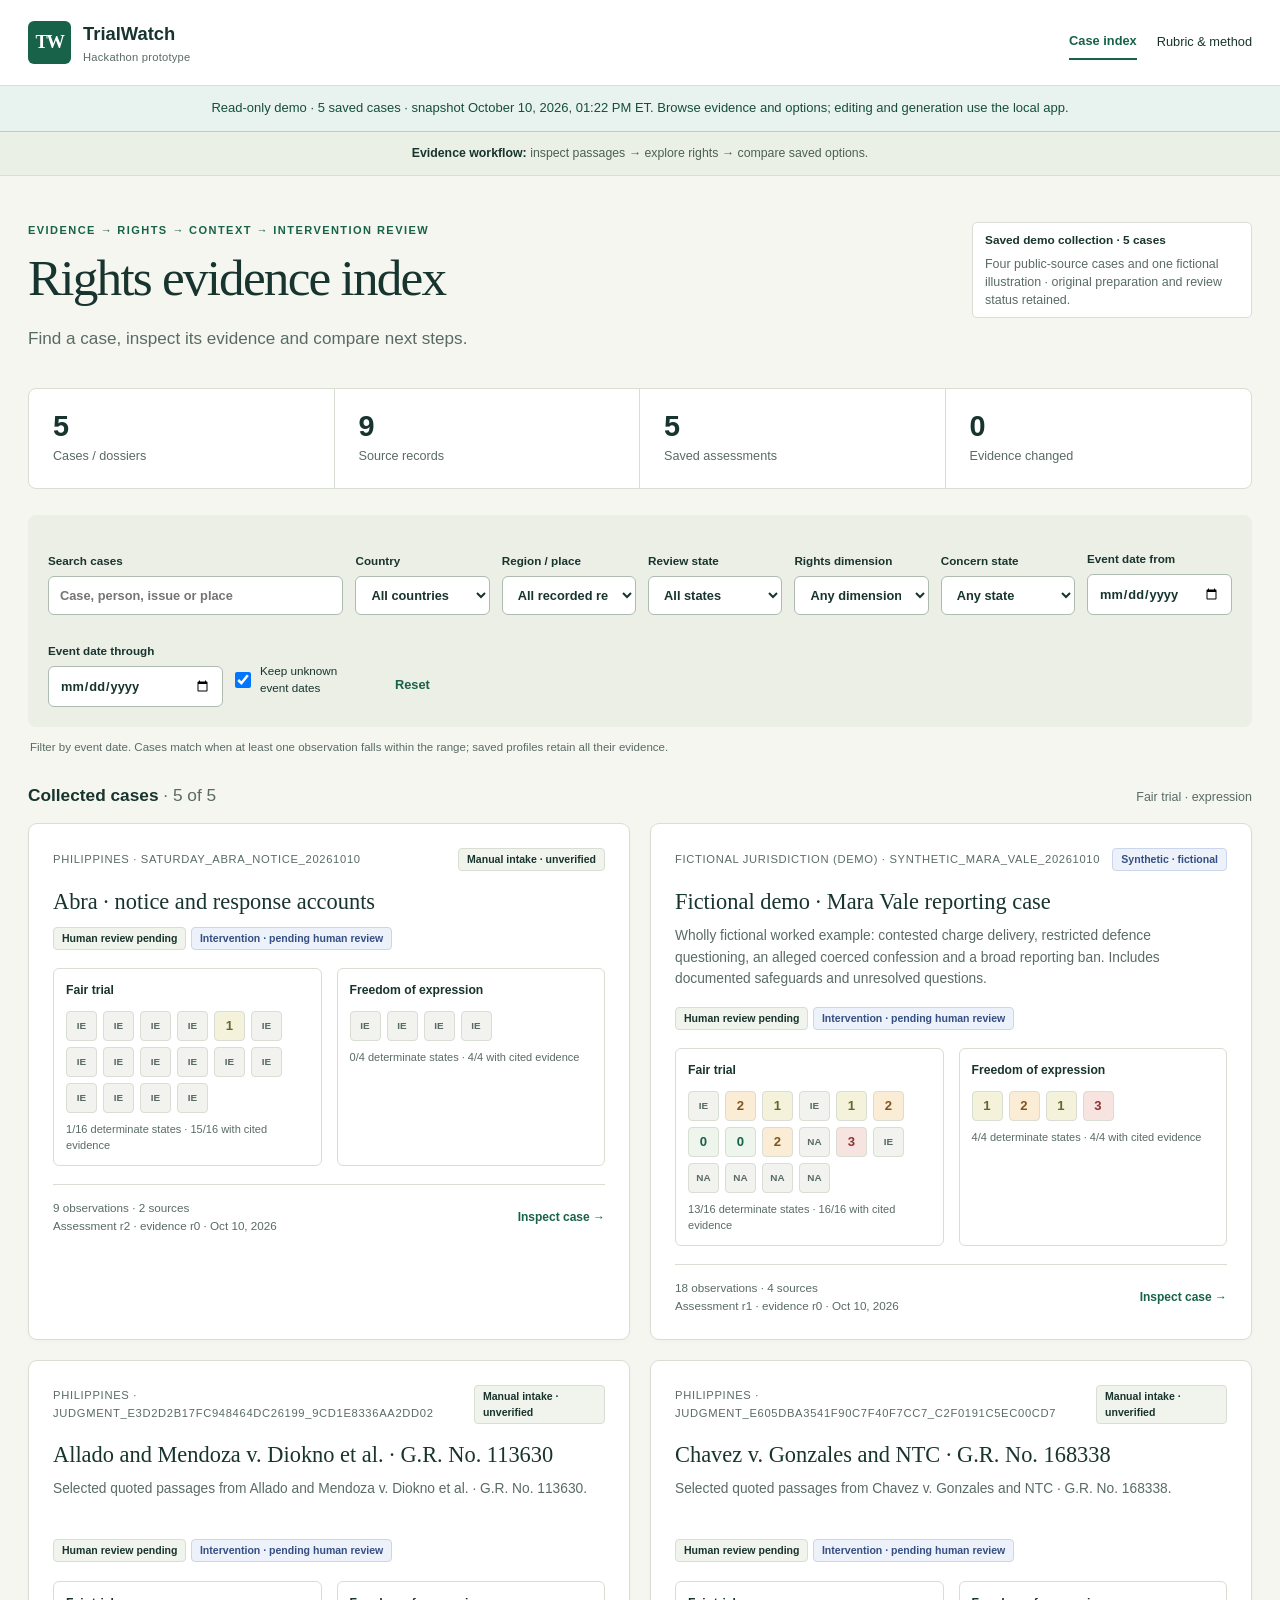
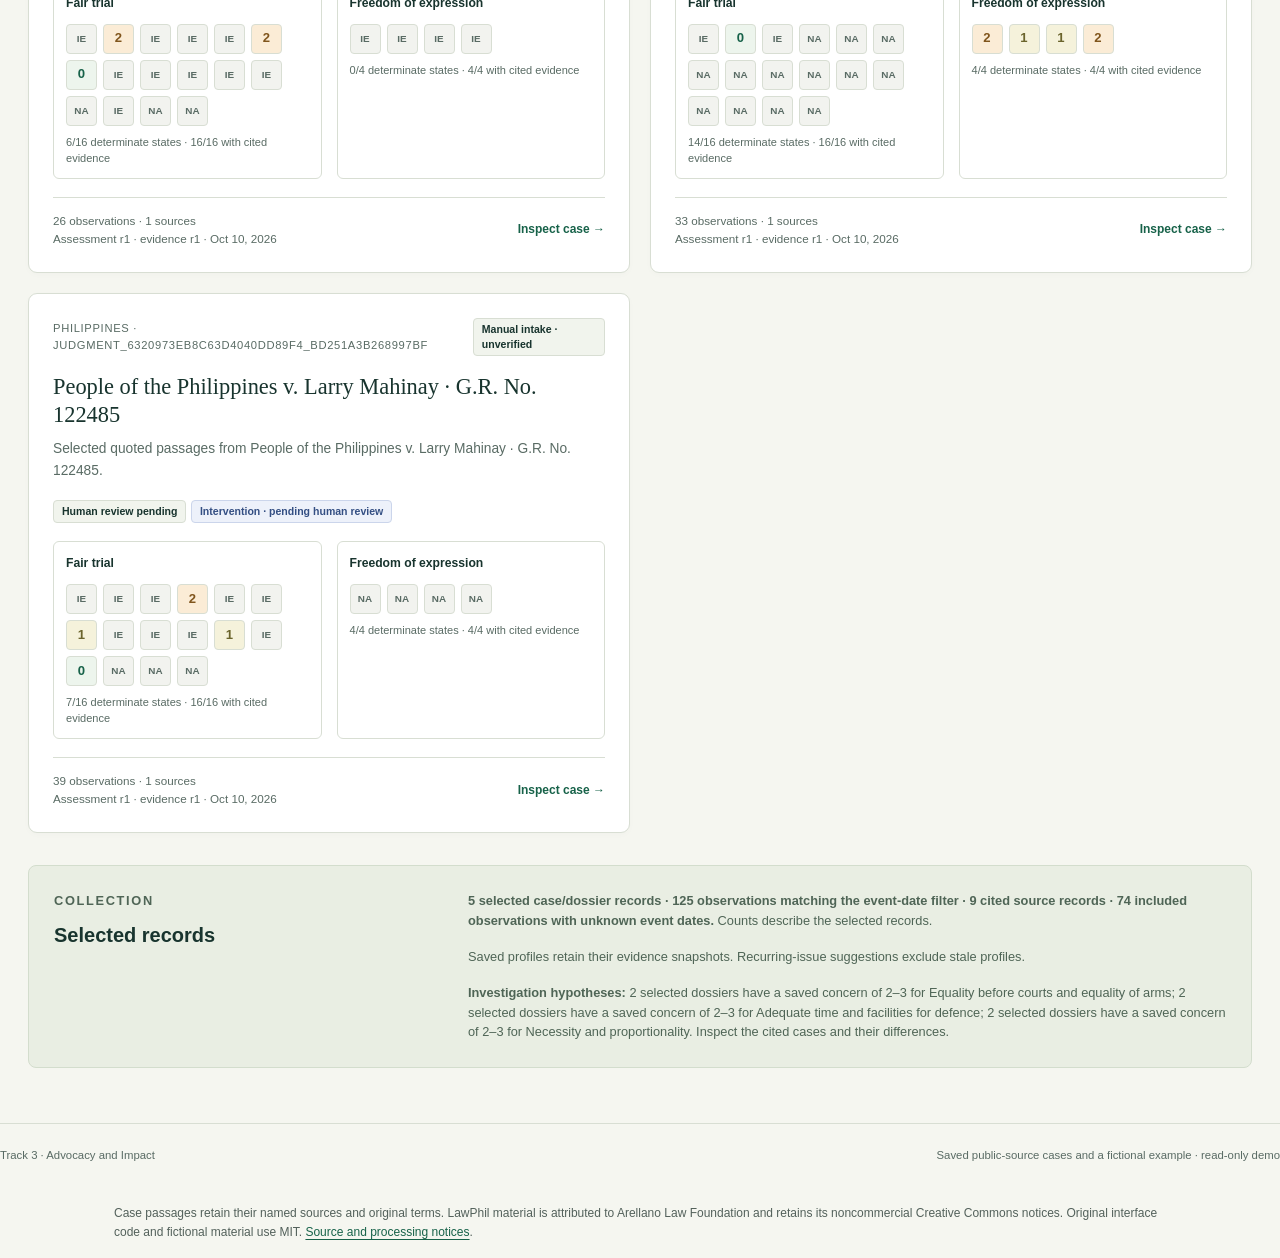
==== demo/rights.html @ 00c39eac "Publish read-only five-case TrialWatch demo" ====
<!doctype html>
<html lang="en">
<head>
  <meta charset="utf-8">
  <meta name="viewport" content="width=device-width, initial-scale=1">
  <meta name="description" content="Read-only hackathon demonstration of five saved rights evidence profiles and sourced intervention options.">
  <title>TrialWatch · Rights evidence index</title>
  <link rel="stylesheet" href="./rights.css?v=20261010T172203Z">
  <link rel="stylesheet" href="./judgment-import.css?v=20261010T172203Z">
  <script src="./judgment-import.js?v=20261010T172203Z" defer></script>
  <script src="./ai-wizard.js?v=20261010T172203Z" defer></script>
  <script src="./advocacy-reader.js?v=20261010T172203Z" defer></script>
  <script src="./static-demo.js?v=20261010T172203Z" defer></script>
  <script src="./rights.js?v=20261010T172203Z" defer></script>
  <link rel="stylesheet" href="./static-demo.css?v=20261010T172203Z">
</head>
<body>
  <a class="skip-link" href="#main">Skip to case index</a>
  <header class="site-header">
    <a class="brand" href="./rights.html"><span class="brand-mark" aria-hidden="true">TW</span><span>TrialWatch <small>Hackathon prototype</small></span></a>
    <nav aria-label="Workspace"><button type="button" id="index-open" aria-current="page">Case index</button><button type="button" id="method-open">Rubric & method</button><button type="button" id="judgment-import-open">Import judgments</button><button class="button primary" type="button" id="intake-open">Add case material <span aria-hidden="true">+</span></button></nav>
  </header>
  <div class="static-demo-banner" role="note">Read-only demo · loading saved cases…</div>
  <div class="boundary-banner"><strong>Evidence workflow:</strong> inspect passages → explore rights → compare saved options.</div>
  <main id="main" tabindex="-1" aria-busy="true">
    <div id="global-error" class="error" role="alert" hidden></div>
    <section id="index-view" aria-labelledby="index-title">
      <div class="page-heading"><div><p class="eyebrow">EVIDENCE → RIGHTS → CONTEXT → INTERVENTION REVIEW</p><h1 id="index-title">Rights evidence index</h1><p class="lede">Find a case, inspect its evidence and compare next steps.</p></div><div id="collection-kind" class="collection-label">Loading local collection…</div></div>
      <div id="summary" class="summary-strip" aria-label="Collection summary"></div>
      <form id="filters" class="filters" aria-label="Filter cases">
        <label class="search-label">Search cases<input id="search" type="search" placeholder="Case, person, issue or place" autocomplete="off"></label>
        <label>Country<select id="country"><option value="">All countries</option></select></label>
        <label>Region / place<select id="region-filter"><option value="">All recorded regions</option></select></label>
        <label>Review state<select id="review-filter"><option value="">All states</option><option value="unassessed">Not assessed</option><option value="pending">Human review pending</option><option value="partial">Partially approved</option><option value="approved">All assessed dimensions approved</option><option value="changes">Changes requested</option><option value="stale">Evidence changed</option></select></label>
        <label>Rights dimension<select id="dimension-filter"><option value="">Any dimension</option></select></label>
        <label>Concern state<select id="score-filter"><option value="">Any state</option><option value="0">0 · None documented</option><option value="1">1 · Limited concern</option><option value="2">2 · Substantial concern</option><option value="3">3 · Serious concern</option><option value="insufficient_evidence">Insufficient evidence</option><option value="not_assessed">Not assessed</option><option value="not_applicable">Not applicable</option></select></label>
        <label class="date-filter">Event date from<input id="date-from" type="date"></label>
        <label class="date-filter">Event date through<input id="date-to" type="date"></label>
        <label class="check-label unknown-filter"><input id="keep-unknown-dates" type="checkbox" checked><span>Keep unknown<br>event dates</span></label>
        <button type="reset" class="text-button">Reset</button>
      </form>
      <p class="filter-help">Filter by event date. Cases match when at least one observation falls within the range; saved profiles retain all their evidence.</p>
      <div class="section-top"><h2>Collected cases <span id="result-count" class="muted"></span></h2><p>Fair trial · expression</p></div>
      <div id="case-list" class="case-grid"><p class="empty">Loading cases…</p></div>
      <section class="context-strip" aria-labelledby="corpus-title"><div><p class="eyebrow">COLLECTION</p><h2 id="corpus-title">Selected records</h2></div><div id="corpus-context"></div></section>
    </section>
    <section id="case-view" hidden aria-label="Individual case profile"></section>
    <section id="method-view" hidden aria-labelledby="method-title"></section>
  </main>
  <footer><span>Track 3 · Advocacy and Impact</span><span>Saved public-source cases and a fictional example · read-only demo</span></footer><p class="static-source-note">Case passages retain their named sources and original terms. LawPhil material is attributed to Arellano Law Foundation and retains its noncommercial Creative Commons notices. Original interface code and fictional material use MIT. <a href="./SOURCE_NOTICES.md">Source and processing notices</a>.</p>
  <div id="toast" class="toast" role="status" aria-live="polite" hidden></div>
  <dialog id="intake-dialog" aria-labelledby="intake-title">
    <div class="dialog-heading"><div><p class="eyebrow">CASE INTAKE</p><h2 id="intake-title">Add case material</h2></div><button type="button" class="icon-button" id="intake-close" aria-label="Close intake">×</button></div>
    <p>Load UTF-8 text and select exact excerpts, or import a structured JSON record. Convert PDFs and images to text first.</p>
    <div class="tabs" role="tablist" aria-label="Intake route"><button type="button" role="tab" id="manual-tab" data-intake-tab="manual" aria-controls="manual-intake" aria-selected="true">Text document</button><button type="button" role="tab" id="structured-tab" data-intake-tab="structured" aria-controls="structured-intake" aria-selected="false">Structured JSON</button></div>
    <form id="manual-intake" role="tabpanel" aria-labelledby="manual-tab">
      <div class="form-grid"><label>Case title<input name="title" required maxlength="300" placeholder="A specific proceeding or case"></label><label>Country<input name="country" required maxlength="120" placeholder="Jurisdiction"></label><label>Person / defendant label<input name="person" required maxlength="300" placeholder="Preserve uncertain identity"></label><label>Proceeding<input name="proceeding" required maxlength="300" placeholder="Charge or proceeding; unknown if missing"></label></div>
      <label>Case summary<textarea name="summary" required rows="2" maxlength="10000" placeholder="Summarize what the source reports"></textarea></label>
      <fieldset><legend>Source and passage</legend><div class="form-grid"><label>Source title<input name="source_title" required maxlength="300"></label><label>Publisher<input name="publisher" required maxlength="200"></label><label>Public source URL<input name="url" type="url" required placeholder="https://…"></label><label>Publication date<input name="publication_date" type="date"></label><label>Original language<input name="language" required value="English" maxlength="80"></label><label>Translation status<input name="translation_status" required value="Original language" maxlength="200"></label></div>
      <label>Load a UTF-8 .txt document<input type="file" id="text-upload" accept=".txt,text/plain"><span class="help">Load the text, then select a passage and save.</span></label>
      <label>Supplied source text<textarea name="source_text" id="source-text" required rows="5" maxlength="350000" placeholder="Paste the permitted public source text"></textarea></label>
      <label>Factual proposition<textarea name="claim_text" required rows="2" maxlength="10000" placeholder="The source alleges / the court is reported to have found…"></textarea></label>
      <label>Exact supporting excerpt<textarea name="excerpt" required rows="3" maxlength="10000" placeholder="Copy an exact passage from the source text above"></textarea></label>
      <div class="form-grid"><label>Passage location<input name="locator" required maxlength="500" placeholder="Page 4, paragraph 12 or heading + paragraph"></label><label>Event date<input name="event_date" type="date"><span class="help">Leave blank when unknown.</span></label><label>Attribution<input name="attribution" required value="User-entered source allegation; support awaiting human review" maxlength="1000"></label><label>Source relationship / reuse note<input name="lineage_note" maxlength="1000" placeholder="Upstream source, repetition or access limitations"></label></div></fieldset>
      <label>Unresolved facts<textarea name="unknowns" rows="2" placeholder="One gap per line"></textarea></label>
      <div class="form-actions"><button type="submit" class="button primary">Import evidence · create unassessed case</button></div>
    </form>
    <form id="structured-intake" role="tabpanel" aria-labelledby="structured-tab" hidden>
      <p class="notice">Import a record with case, source and claim IDs plus matching source text and excerpts.</p>
      <label>Load structured .json<input type="file" id="json-upload" accept=".json,application/json"></label>
      <label>Rights intake record<textarea id="intake-json" required rows="14" spellcheck="false" placeholder="Load or paste the documented rights intake JSON"></textarea></label>
      <div class="form-actions"><button type="button" class="button" id="sample-import">Fill fictional import example</button><button type="submit" class="button primary">Validate & import</button></div>
    </form>
    <p id="intake-error" class="error" role="alert" hidden></p>
  </dialog>
  <dialog id="judgment-import-dialog" aria-label="Import judgment bundle"><div id="judgment-import-host"></div></dialog>
</body>
</html>
---- demo/rights.css ----
:root{color-scheme:light;--ink:#18342e;--muted:#596b64;--paper:#f5f6f0;--white:#fff;--line:#d8ded3;--green:#176249;--light:#e6eee7;--amber:#80551c;--amber-light:#fbf0d8;--red:#8f3533;--red-light:#f9eae5;--blue:#344f83;--shadow:0 10px 32px #163b2712;font-family:Inter,"Segoe UI",sans-serif;font-size:16px;line-height:1.55}*{box-sizing:border-box}body{margin:0;background:var(--paper);color:var(--ink)}button,input,textarea,select{font:inherit}button,a,input,select,textarea,summary{touch-action:manipulation}button{cursor:pointer}a{color:var(--green);text-underline-offset:3px}button:disabled{cursor:wait;opacity:.55}button:focus-visible,a:focus-visible,input:focus-visible,select:focus-visible,textarea:focus-visible,summary:focus-visible{outline:3px solid #a06d22;outline-offset:3px}button{color:inherit}input,select,textarea{width:100%;border:1px solid #aebbb0;border-radius:6px;background:white;padding:10px 11px;color:var(--ink)}textarea{resize:vertical;min-height:74px}label{display:block;font-size:.86rem;font-weight:650;line-height:1.35}label input,label textarea,label select{display:block;margin-top:7px}fieldset{padding:20px;border:1px solid var(--line);border-radius:8px;margin:24px 0}legend{font-weight:700;padding:0 8px}h1,h2,h3,h4,p{margin-top:0}h1{font-family:Georgia,serif;font-size:clamp(2.3rem,4vw,3.7rem);font-weight:500;letter-spacing:-.035em;line-height:1.1;margin-bottom:20px}h2{font-size:1.25rem;line-height:1.3;margin-bottom:12px}h3{font-size:1.05rem;margin-bottom:10px}h4{font-size:.94rem;margin-bottom:8px}p{margin-bottom:16px}small,.help{color:var(--muted);font-size:.78rem;line-height:1.45}.help{display:block;font-weight:400;margin-top:6px}.muted{color:var(--muted);font-weight:400}.eyebrow{font-size:.69rem;font-weight:750;letter-spacing:.13em;margin-bottom:11px;color:var(--green)}.lede{font-size:1.07rem;color:var(--muted);max-width:710px;margin-bottom:0}.site-header{padding:20px max(28px,calc((100vw - 1330px)/2));display:flex;align-items:center;justify-content:space-between;gap:30px;background:var(--white);border-bottom:1px solid var(--line)}.brand{display:flex;align-items:center;gap:12px;text-decoration:none;color:var(--ink);font-weight:700;font-size:1.15rem}.brand small{display:block;font-weight:400;font-size:.7rem;letter-spacing:.02em}.brand-mark{width:43px;height:43px;background:var(--green);color:white;display:grid;place-items:center;border-radius:6px;font-family:Georgia,serif;letter-spacing:-.07em}.site-header nav{display:flex;align-items:center;gap:20px;font-size:.8rem}.site-header nav>a{color:var(--muted);text-decoration:none}.site-header nav>button:not(.button){background:none;border:0;padding:7px 0;font-size:.8rem}.site-header nav>button[aria-current=page]{color:var(--green);border-bottom:2px solid var(--green);font-weight:700}.boundary-banner{padding:12px 28px;text-align:center;font-size:.77rem;color:#4d6055;background:#eaf0e5;border-bottom:1px solid var(--line)}.boundary-banner strong{color:var(--ink)}main{max-width:1386px;margin:auto;padding:46px 28px 55px}.page-heading{display:flex;justify-content:space-between;align-items:start;gap:24px;margin-bottom:35px}.collection-label{border:1px solid var(--line);padding:8px 12px;border-radius:5px;font-size:.74rem;white-space:nowrap;background:white;max-width:280px;white-space:normal}.summary-strip{display:grid;grid-template-columns:repeat(4,1fr);margin-bottom:26px;border:1px solid var(--line);background:white;border-radius:8px}.summary-item{padding:20px 24px;border-right:1px solid var(--line)}.summary-item:last-child{border:0}.summary-item strong{display:block;font-size:1.8rem;line-height:1.2}.summary-item span{font-size:.79rem;color:var(--muted)}.filters{display:flex;gap:12px;align-items:end;padding:20px;background:#ecefe6;border-radius:8px;margin-bottom:30px}.filters label{flex:1;min-width:120px;font-size:.73rem}.filters .search-label{flex:2.2}.filters input,.filters select{font-size:.8rem}.filters .text-button{margin-bottom:9px}.section-top{display:flex;justify-content:space-between;align-items:baseline;gap:16px;margin-bottom:16px}.section-top h2{margin:0;font-size:1.08rem}.section-top p{font-size:.78rem;color:var(--muted);margin:0}.case-grid{display:grid;grid-template-columns:repeat(2,minmax(0,1fr));gap:20px}.case-card{background:white;border:1px solid var(--line);border-radius:9px;padding:24px;box-shadow:0 2px 6px #24442b05}.card-top{display:flex;align-items:center;justify-content:space-between;gap:10px;margin-bottom:17px}.case-meta{font-size:.7rem;letter-spacing:.06em;text-transform:uppercase;color:var(--muted)}.case-title{display:block;font-family:Georgia,serif;font-size:1.4rem;line-height:1.25;font-weight:500;color:var(--ink);text-align:left;border:0;background:none;padding:0;margin-bottom:9px}.case-title:hover{text-decoration:underline;text-underline-offset:4px}.case-summary{font-size:.86rem;color:var(--muted);min-height:44px}.badge{display:inline-block;vertical-align:middle;padding:3px 8px;border:1px solid var(--line);border-radius:4px;font-size:.66rem;font-weight:650;line-height:1.45;background:#f1f4ed}.badge.green{background:var(--light);color:var(--green);border-color:#c6d9cb}.badge.amber{background:var(--amber-light);color:var(--amber);border-color:#e8d8b4}.badge.red{background:var(--red-light);color:var(--red);border-color:#e3c6bb}.badge.blue{color:var(--blue);background:#edf1fa;border-color:#cbd5eb}.profiles{display:grid;grid-template-columns:1fr 1fr;gap:15px;margin:18px 0}.profile{border:1px solid var(--line);padding:12px;border-radius:6px}.profile h3{font-size:.76rem;margin-bottom:11px}.score-strip{display:flex;flex-wrap:wrap;gap:6px}.score{display:inline-flex;align-items:center;justify-content:center;width:31px;height:30px;border:1px solid var(--line);border-radius:4px;font-size:.82rem;font-weight:750}.score.level-0{color:var(--green);background:#edf5ed}.score.level-1{color:#6a642c;background:#f5f2db}.score.level-2{color:var(--amber);background:#fbecd6}.score.level-3{color:var(--red);background:#f7e3df}.score.unknown{font-weight:600;color:var(--muted);font-size:.62rem;background:#f2f3ef}.profile small{display:block;margin-top:8px;font-size:.69rem}.card-bottom{border-top:1px solid var(--line);padding-top:14px;display:flex;justify-content:space-between;gap:12px;font-size:.73rem;color:var(--muted)}.card-bottom button{border:0;background:none;color:var(--green);font-weight:700;padding:0;font-size:.75rem}.context-strip{display:grid;grid-template-columns:1fr 2fr;gap:35px;margin-top:32px;padding:25px;background:#e9eee3;border:1px solid #d3ddcd;border-radius:8px}.context-strip p,.context-strip li{font-size:.8rem;color:#4f6556}.context-strip p:last-child{margin-bottom:0}.context-strip ul{margin:0;padding-left:19px}.button{display:inline-flex;align-items:center;justify-content:center;gap:14px;border:1px solid #bac8bc;padding:10px 15px;text-decoration:none;background:white;color:var(--ink);border-radius:5px;font-size:.8rem;font-weight:650;line-height:1.35}.button:hover{border-color:var(--green);background:#f1f5ee}.button.primary{color:white;background:var(--green);border-color:var(--green)}.button.primary:hover{background:#114d3b}.text-button{border:0;background:none;color:var(--green);padding:3px;font-size:.8rem;font-weight:600}.icon-button{border:1px solid var(--line);background:white;width:33px;height:33px;border-radius:5px;font-size:1.2rem}.back-button{font-size:.78rem;color:var(--green);border:0;background:none;padding:0;margin-bottom:22px}.case-heading{display:flex;align-items:start;justify-content:space-between;gap:25px}.case-heading h1{font-size:2.65rem;margin-bottom:12px}.case-heading .lede{font-size:.94rem}.case-heading .export-actions{flex-shrink:0;display:flex;gap:8px;margin-top:15px}.meta-line{font-size:.76rem;color:var(--muted);margin:14px 0 24px}.case-layout{display:grid;grid-template-columns:minmax(0,1fr) 320px;gap:25px;align-items:start}.panel{background:white;border:1px solid var(--line);border-radius:9px;padding:24px;margin-bottom:22px}.panel.compact{padding:19px}.notice{padding:13px 15px;border-left:3px solid var(--green);background:#edf3e9;font-size:.81rem;margin:18px 0}.notice.warning{border-color:#ae8137;background:var(--amber-light);color:#755324}.status-row{display:flex;gap:8px;flex-wrap:wrap;align-items:center;margin-bottom:15px}.status-row .muted{font-size:.76rem}.tabs{display:flex;gap:4px;border-bottom:1px solid var(--line);margin:22px 0}.tabs button{border:0;background:none;border-bottom:3px solid transparent;padding:12px 15px;font-size:.85rem;color:var(--muted)}.tabs button[aria-selected=true]{border-color:var(--green);font-weight:700;color:var(--green)}.dimension{padding:21px 0;border-top:1px solid var(--line)}.dimension:first-child{border-top:0;padding-top:0}.dimension-header{display:flex;justify-content:space-between;gap:12px;align-items:start}.dimension-header h3{font-size:1rem}.dimension-header .score{width:40px;height:37px;font-size:1.1rem;flex-shrink:0}.dimension .standard{font-size:.78rem;color:var(--muted);margin:4px 0 12px}.dimension .standard a{white-space:normal}.dimension p{font-size:.83rem}.fact-links{display:flex;flex-wrap:wrap;gap:7px;margin:9px 0 13px}.fact-link{font-size:.72rem;border:1px solid #cbd9cb;background:#eef3eb;padding:4px 7px;border-radius:4px;text-decoration:none;max-width:100%}.fact-link.contrary{background:#fbefe5;border-color:#e1c9b6;color:#8a552e}.metric-tags{display:flex;gap:7px;flex-wrap:wrap;margin:12px 0}.metric-tags span{font-size:.68rem;background:#f1f3ee;padding:4px 7px;border-radius:4px;color:var(--muted)}.gap-list{font-size:.78rem;color:var(--muted);padding-left:19px;margin:8px 0}.form-grid{display:grid;grid-template-columns:1fr 1fr;gap:16px}.form-grid+.form-grid,.form-grid+label,label+.form-grid,form>label+label{margin-top:16px}.assessment-meta{margin:18px 0 25px}.assessment-meta label{max-width:360px}.edit-dimension{margin-bottom:20px;border:1px solid var(--line);border-radius:7px;background:#fbfcf8}.edit-dimension>summary{padding:15px;cursor:pointer;font-weight:650;font-size:.87rem}.edit-dimension[open]>summary{border-bottom:1px solid var(--line)}.edit-body{padding:17px}.edit-body>label{margin-top:16px}.edit-body .form-grid{margin-top:16px}.choice-list{display:flex;flex-direction:column;gap:7px;margin-top:8px}.check-label{display:flex;gap:9px;align-items:start;font-size:.77rem;line-height:1.4;font-weight:400}.check-label input{width:15px;height:15px;margin:3px 0 0;flex-shrink:0}.claim-selection{display:grid;grid-template-columns:1fr 1fr;gap:17px;margin:17px 0}.claim-selection fieldset{margin:0;padding:13px}.claim-selection legend{font-size:.8rem;font-weight:650}.anchor-note{font-size:.77rem;margin-top:10px;color:var(--muted)}.form-actions{display:flex;gap:10px;align-items:center;justify-content:flex-end;flex-wrap:wrap;margin-top:23px}.form-actions small{margin-right:auto}.evidence-item{border:1px solid var(--line);padding:19px;border-radius:7px;margin-bottom:16px;scroll-margin-top:20px}.evidence-item:target{outline:3px solid #bb953d;outline-offset:3px;background:#fffdf5}.evidence-item .claim-header{display:flex;justify-content:space-between;gap:10px;font-size:.73rem;margin-bottom:12px}.evidence-item h3{font-size:.95rem}.evidence-item blockquote{font-size:.84rem;line-height:1.6;border-left:3px solid #cedbc9;padding-left:14px;margin:15px 0}.evidence-item .source-line{font-size:.76rem}.evidence-item .source-meta{font-size:.73rem;color:var(--muted)}.evidence-item details{font-size:.78rem}.evidence-item summary{cursor:pointer;color:var(--green);font-size:.78rem}.correction-form{background:#f4f6ef;padding:16px;margin-top:13px;border-radius:6px}.correction-form>label{margin-top:15px}.correction-form>label:first-child{margin-top:0}.source-record{border-top:1px solid var(--line);padding-top:16px;margin-top:16px;font-size:.8rem}.source-record summary{cursor:pointer;font-weight:650}.source-record dl{display:grid;grid-template-columns:100px 1fr;gap:5px;margin:13px 0;font-size:.73rem}.source-record dt{color:var(--muted)}.source-record dd{margin:0;overflow-wrap:anywhere}.review-form>label{margin-bottom:15px}.review-form fieldset{margin:15px 0;padding:13px}.review-form .button{width:100%;margin-top:12px}.sidebar-copy{font-size:.77rem;color:var(--muted)}.review-scope{padding:12px;background:var(--light);border-radius:5px;font-size:.74rem;margin-top:15px}.review-scope p{margin:5px 0}.history-item{padding:12px 0;border-top:1px solid var(--line);font-size:.75rem}.history-item:first-of-type{border-top:0}.history-item p{margin-bottom:6px;overflow-wrap:anywhere}.history-item details{margin-top:8px}.history-item pre{white-space:pre-wrap;overflow-wrap:anywhere;font-size:.67rem;background:#f0f3ec;padding:10px}.related-item{border-top:1px solid var(--line);padding:14px 0;font-size:.77rem}.related-item:first-of-type{border-top:0}.related-item button{font-size:.82rem;text-align:left;color:var(--green);border:0;background:none;font-weight:650;padding:0;margin-bottom:8px}.related-item p{font-size:.75rem;margin-bottom:7px}.related-item ul{padding-left:17px;font-size:.73rem;color:var(--muted)}.method-columns{display:grid;grid-template-columns:1fr 1fr;gap:24px}.method-table{border-collapse:collapse;width:100%;font-size:.81rem}.method-table th,.method-table td{padding:12px 10px;border-bottom:1px solid var(--line);text-align:left;vertical-align:top}.method-table th{background:#edf1e7}.method-table .score{margin-right:8px}.legal-dimension{border-top:1px solid var(--line);padding:18px 0;font-size:.82rem}.legal-dimension a{overflow-wrap:anywhere}.method-list{font-size:.84rem;padding-left:20px}.method-list li{margin-bottom:10px}.empty{grid-column:1/-1;background:white;border:1px dashed #bdc9bd;padding:35px;text-align:center;color:var(--muted);font-size:.86rem;border-radius:8px}.error{border:1px solid #d8aaa0;border-radius:6px;padding:13px 15px;background:#ffefeb;color:#7b2d2d;font-size:.85rem;margin-bottom:18px;white-space:pre-wrap}.toast{position:fixed;bottom:25px;left:50%;transform:translateX(-50%);background:#183e30;color:white;box-shadow:var(--shadow);padding:13px 20px;border-radius:6px;font-size:.8rem;max-width:min(650px,90vw);z-index:100}.skip-link{position:absolute;left:15px;top:-100px;background:white;padding:10px;z-index:101}.skip-link:focus{top:15px}dialog{width:min(850px,calc(100vw - 30px));border:1px solid var(--line);border-radius:10px;box-shadow:0 30px 100px #14342640;padding:28px;color:var(--ink);max-height:calc(100dvh - 40px)}dialog::backdrop{background:#16362966}dialog>p{font-size:.85rem;color:var(--muted)}.dialog-heading{display:flex;justify-content:space-between;align-items:start;gap:20px}.dialog-heading h2{font-family:Georgia,serif;font-size:1.8rem;font-weight:500}#intake-json{font-family:Consolas,monospace;font-size:.76rem}footer{max-width:1330px;margin:auto;border-top:1px solid var(--line);padding:23px 0;display:flex;justify-content:space-between;gap:20px;font-size:.71rem;color:var(--muted)}[hidden]{display:none!important}ul{margin-top:0}code{font-size:.8rem;background:#edf1e8;padding:2px 4px;overflow-wrap:anywhere}.dirty-label{color:var(--amber);font-size:.75rem}.method-block p{font-size:.84rem}.table-wrap{overflow:auto}.preview{border:1px solid var(--line);padding:15px;background:#f6f8f1;border-radius:6px;margin-top:16px}.preview h3{font-size:.85rem}.preview p{font-size:.77rem;margin-bottom:7px}.dimension-result{display:flex;justify-content:space-between;gap:10px;border-top:1px solid var(--line);padding:8px 0;font-size:.75rem}.document-title{overflow-wrap:anywhere}
.filters{flex-wrap:wrap}.filters .search-label{min-width:240px}.filters .date-filter{min-width:145px;max-width:175px}.filters .unknown-filter{display:flex;min-width:135px;max-width:145px;align-items:center;margin-bottom:11px}.filters .unknown-filter input{width:16px;height:16px;margin:0}.filter-help{color:var(--muted);font-size:.72rem;margin:-18px 2px 27px}.button[aria-disabled=true]{color:var(--muted);background:#edf0e9;cursor:default;border-color:var(--line)}.json-editor,.json-history{font-family:Consolas,monospace;font-size:.74rem;line-height:1.45;white-space:pre-wrap;overflow-wrap:anywhere}.json-history{background:#f3f6ec;padding:14px}.top-space{margin-top:18px}.adv-steps{display:flex;gap:12px;flex-wrap:wrap;font-size:.78rem}.adv-steps a{background:#e9f0e5;padding:7px 10px;border-radius:5px}.strategy-option{border:1px solid var(--line);border-radius:7px;padding:18px;margin:20px 0;background:#fbfcf7}.strategy-option p{font-size:.82rem}.dimension-check-grid{display:grid;grid-template-columns:repeat(2,minmax(0,1fr));gap:10px}.recommendation-panel{scroll-margin-top:20px}.recommendation-panel .export-actions{display:flex;gap:10px;flex-wrap:wrap;margin:20px 0}.tabs{flex-wrap:wrap}#intervention-human-review{scroll-margin-top:20px}#context-editor,#options-editor{scroll-margin-top:20px}.case-main,.case-sidebar,.panel,.strategy-option{min-width:0}.sidebar-copy,.review-scope,.notice,.case-meta,.source-line,.source-meta{overflow-wrap:anywhere}.check-label>span{min-width:0}
@media(min-width:1500px){main{padding-top:55px}}@media(max-width:1100px){.site-header{padding:17px 24px;gap:18px}.site-header nav{gap:13px}.filters{flex-wrap:wrap}.filters .search-label{flex:2;min-width:250px}.case-layout{grid-template-columns:minmax(0,1fr) 285px}.profiles{gap:8px}.profile{padding:10px}.case-card{padding:21px}.score{width:28px}.summary-item{padding:18px}.case-heading h1{font-size:2.3rem}}@media(max-width:820px){.site-header{flex-wrap:wrap}.site-header nav{width:100%;justify-content:space-between;flex-wrap:wrap}.boundary-banner{text-align:left;padding:12px 24px}.page-heading{display:block}.collection-label{display:inline-block;margin-top:20px}.case-grid{grid-template-columns:1fr}.case-layout{grid-template-columns:minmax(0,1fr)}.case-sidebar{display:grid;grid-template-columns:repeat(2,minmax(0,1fr));gap:18px}.case-sidebar .panel{margin:0}.case-heading{display:block}.case-heading .export-actions{margin:20px 0}.context-strip{grid-template-columns:1fr;gap:8px}.summary-item{padding:14px}.summary-item strong{font-size:1.5rem}.summary-item span{font-size:.7rem}.method-columns{grid-template-columns:1fr}footer{margin:0 28px}.section-top{display:block}.section-top p{margin-top:6px}}@media(max-width:520px){main{padding:30px 17px 40px}.site-header{padding:16px 17px}.site-header nav{gap:11px;font-size:.74rem}.site-header nav>button:not(.button){font-size:.74rem}.site-header nav .button{width:100%;padding:12px;margin-top:3px}.summary-strip{grid-template-columns:1fr 1fr}.summary-item:nth-child(2){border-right:0}.summary-item:nth-child(-n+2){border-bottom:1px solid var(--line)}.filters{padding:14px;gap:14px}.filters label{flex:1 1 40%;min-width:100px}.filters .search-label{flex:1 1 100%;min-width:0}.filters .text-button{margin:0}.case-sidebar{display:block}.case-sidebar .panel{margin-bottom:18px}.case-card,.panel{padding:18px}.case-heading h1{font-size:2rem}.profiles{gap:10px}.profile .score{width:25px;height:28px;font-size:.72rem}.form-grid,.claim-selection{grid-template-columns:1fr}.context-strip{padding:19px}.case-meta{font-size:.62rem}.card-bottom{flex-wrap:wrap}.edit-body{padding:13px}.tabs button{padding:11px 10px;font-size:.8rem}.dimension-header h3{font-size:.93rem}.case-heading .export-actions{flex-wrap:wrap}.method-table{font-size:.75rem}dialog{padding:20px}footer{margin:0 17px;flex-direction:column;gap:6px}.form-actions{justify-content:stretch}.form-actions .button{width:100%}.collection-label{max-width:100%}}

/* Pending preparation uses the same evidence and review vocabulary as the desk. */
.ai-record>.export-actions{display:flex;gap:10px;flex-wrap:wrap;margin:18px 0}.ai-summary{padding:16px 0;border-top:1px solid var(--line)}.ai-summary>p:first-child{font-size:.88rem;margin-bottom:10px}.ai-capability{padding:15px;background:#f2f5ed;border:1px solid var(--line);border-radius:6px;font-size:.82rem;margin:18px 0}.ai-capability p{margin:6px 0 0}.ai-live-form>label{max-width:360px}.ai-live-form .help{margin-top:12px}.ai-mappings{display:grid;grid-template-columns:repeat(2,minmax(0,1fr));gap:8px;margin:15px 0}.ai-mappings span{display:flex;justify-content:space-between;gap:12px;padding:7px 9px;background:#f1f4ed;font-size:.68rem;overflow-wrap:anywhere}.ai-mappings strong{font-weight:500;color:var(--muted)}.ai-chronology small{display:block;color:var(--muted);margin-top:6px;font-size:.67rem}.ai-passage:focus{outline:3px solid #bb953d;outline-offset:3px}.ai-competing{border-left:4px solid #bc8c4f;background:#fffcf5}.ai-standards>summary{cursor:pointer;font-weight:650;margin-bottom:16px;font-size:.88rem}.hash-line{font-size:.7rem;overflow-wrap:anywhere}.ai-passage dl{display:grid;grid-template-columns:minmax(0,1fr) minmax(0,1fr);gap:7px;font-size:.73rem;overflow-wrap:anywhere}.ai-passage dd{margin:0}.ai-record h3{margin-top:22px}.ai-record .source-record h3{margin-top:10px}
@media(max-width:520px){.ai-mappings{grid-template-columns:minmax(0,1fr)}.ai-passage dl{grid-template-columns:minmax(0,1fr)}.ai-record>.export-actions .button{width:100%;text-align:center}.ai-chronology{min-width:520px}}

/* Per-criterion concern map; case-index profile tiles retain their original presentation. */
.rights-map-legend{display:flex;gap:9px 18px;flex-wrap:wrap;margin:18px 0 24px;font-size:.7rem;color:var(--muted)}.rights-map-legend span{display:flex;align-items:center;gap:7px}.rights-map-legend strong{display:inline-flex;align-items:center;justify-content:center;border:1px solid var(--line);background:#f6f7f2;min-width:23px;height:23px;border-radius:4px;font-size:.95rem;color:var(--ink)}.rights-map-shell{position:relative}.rights-map-group{margin:23px 0}.rights-map-group>h3{font-size:.82rem;margin-bottom:12px}.rights-heatmap{display:grid;grid-template-columns:repeat(auto-fit,minmax(130px,1fr));gap:12px}.rights-heat-tile{position:relative;isolation:isolate;display:flex;flex-direction:column;align-items:center;justify-content:space-between;gap:8px;aspect-ratio:1;min-width:0;padding:14px 9px;border:1px solid #c9d2c7;border-radius:7px;background:#fff;color:var(--ink);overflow:hidden;text-align:center;cursor:pointer}.rights-heat-tile:hover{border-color:var(--green);box-shadow:0 3px 12px #18342e15}.rights-heat-tile:focus-visible{outline:3px solid var(--green);outline-offset:3px}.rights-heat-tile.is-selected{border:2px solid var(--green);padding:13px 8px}.rights-tile-fill{position:absolute;inset:auto 0 0;height:0;z-index:-1;border-top:1px solid transparent}.rights-level-1 .rights-tile-fill{height:calc(100% / 3);background:#f2e6b4;border-color:#ddca85}.rights-level-2 .rights-tile-fill{height:calc(200% / 3);background:#f2d6ac;border-color:#deb77c}.rights-level-3 .rights-tile-fill{height:100%;background:#ecc1b9;border-color:#cd9990}.rights-level-0{border-color:#a6bea9}.rights-state-not_assessed{background:#f3f5f0;border-style:dashed;color:#57695e}.rights-state-insufficient_evidence{background:repeating-linear-gradient(135deg,#f3f1e5 0,#f3f1e5 7px,#e7e3cf 7px,#e7e3cf 9px);border-color:#c5bb8e;color:#675d31}.rights-state-not_applicable{background:repeating-linear-gradient(45deg,#eff1f1 0,#eff1f1 10px,#dce1e1 10px,#dce1e1 11px);border-color:#b8c2c2;color:#596766}.rights-tile-label{font-size:.76rem;font-weight:650;line-height:1.3;overflow-wrap:anywhere;max-width:100%;display:-webkit-box;-webkit-box-orient:vertical;-webkit-line-clamp:3;line-clamp:3;overflow:hidden}.rights-tile-state{font-size:1.65rem;font-weight:750;line-height:1;margin:auto 0}.rights-tile-state small{font-size:.74rem;font-weight:500}.rights-tile-status{font-size:.62rem;line-height:1.25;font-weight:500;max-width:100%}.rights-hover-summary{position:absolute;z-index:20;box-sizing:border-box;background:#193e31;color:#fff;border:1px solid #254e3d;border-radius:7px;padding:16px;box-shadow:0 10px 26px #10291c40;font-size:.76rem;line-height:1.45;overflow-wrap:anywhere;max-height:min(380px,70vh);overflow:auto}.rights-hover-summary>strong{display:block;font-size:.9rem;line-height:1.35}.rights-hover-summary p{margin:10px 0}.rights-hover-summary small{display:block;font-size:.68rem;color:#d8e7db;margin-top:12px}.rights-inspector-empty{margin-top:26px;padding:20px;border:1px dashed #bfcbbe;border-radius:6px;font-size:.82rem;color:var(--muted)}.rights-inspector-empty p{margin:9px 0 0;font-size:.77rem}.rights-inspector{margin-top:28px;scroll-margin-top:20px;border-top:2px solid #d0ddce}.rights-inspector:focus{outline:2px solid #b5cbb8;outline-offset:8px}.rights-inspector>.dimension-header{margin-top:6px}.rights-inspector .standard{margin-top:15px}.rights-inspector h4{margin-top:20px}.rights-inspector .source-record{margin-bottom:17px}
@media(max-width:520px){.rights-heatmap{grid-template-columns:repeat(2,minmax(0,1fr));gap:10px}.rights-heat-tile{padding:12px 7px;gap:5px}.rights-heat-tile.is-selected{padding:11px 6px}.rights-tile-label{font-size:.72rem}.rights-tile-state{font-size:1.5rem}.rights-tile-status{font-size:.6rem}.rights-map-legend{gap:8px 12px}.rights-hover-summary{padding:13px}.rights-inspector .dimension-header{flex-wrap:wrap}}
@media(prefers-reduced-motion:reduce){.rights-heat-tile{scroll-behavior:auto}}

@media(max-width:380px){.rights-heatmap{grid-template-columns:repeat(2,minmax(0,1fr));gap:8px}.rights-heat-tile{padding:9px 6px;gap:4px}.rights-heat-tile.is-selected{padding:8px 5px}.rights-tile-label{font-size:.68rem}.rights-tile-state{font-size:1.25rem}.rights-tile-status{font-size:.56rem}}

.rights-inspector-actions{display:flex;flex-direction:column;gap:9px;align-items:center}.rights-inspector-actions .text-button{font-size:.72rem}

/* Sequential draft screens stay inside the Pending AI draft case tab. */
.ai-wizard-layout{grid-template-columns:minmax(0,1fr)}.ai-wizard{max-width:1050px;margin:auto}.ai-wizard-header{padding-bottom:17px}.ai-wizard-header h2{margin-bottom:20px}.ai-steps{list-style:none;padding:0;margin:0;display:grid;grid-template-columns:repeat(4,minmax(0,1fr));gap:9px}.ai-steps li{min-width:0}.ai-steps button{width:100%;height:100%;justify-content:flex-start;gap:9px;text-align:left;background:#f5f7f1;border-color:var(--line)}.ai-steps button[aria-current=step]{background:#e8f1e5;border-color:var(--green);color:var(--green)}.ai-step-number{display:inline-flex;align-items:center;justify-content:center;border:1px solid currentColor;border-radius:50%;width:24px;height:24px;flex-shrink:0;font-size:.75rem}.ai-step-position{margin:14px 0 0}.ai-phase>section:last-child{margin-bottom:0}.ai-phase:focus-within h2:focus{outline:0}.ai-start-choices{display:grid;grid-template-columns:repeat(2,minmax(0,1fr));gap:16px;margin:18px 0}.ai-start-choice{border:1px solid var(--line);border-radius:7px;background:#f8faf4;padding:20px}.ai-start-choice h3{margin-bottom:10px}.ai-start-choice .button{margin:5px 5px 0 0}.ai-wizard-actions{display:flex;align-items:center;gap:12px;justify-content:space-between;margin-top:22px}.ai-wizard-actions>.primary{margin-left:auto}.ai-evidence-dialog{width:min(1000px,calc(100vw - 30px))}.ai-evidence-dialog>.dialog-heading{position:sticky;top:-28px;background:white;padding:10px 0;z-index:1}.ai-evidence-dialog .panel{padding:18px}.ai-evidence-dialog .source-record{margin-top:12px}.ai-review-details>summary,.ai-draft-history>summary{cursor:pointer;font-weight:650;font-size:.82rem}.ai-review-details>.panel,.ai-draft-history>.panel{border:0;padding:16px 0 0;margin:0}.ai-saved-proposal .export-actions{display:flex;gap:10px;flex-wrap:wrap}.ai-wizard button:focus-visible,.ai-wizard a:focus-visible{outline:3px solid var(--green);outline-offset:3px}
.ai-phase-detail>summary{cursor:pointer;font-weight:650;font-size:.88rem}.ai-phase-detail>.panel{border:0;padding:18px 0 0;margin:0}
@media(max-width:700px){.ai-steps{grid-template-columns:repeat(2,minmax(0,1fr))}.ai-start-choices{grid-template-columns:minmax(0,1fr)}.ai-wizard-actions{flex-wrap:wrap}.ai-wizard-actions>.button{flex:1 1 40%}.ai-wizard-actions>.primary{flex-basis:100%;margin-left:0}.ai-evidence-dialog>.dialog-heading{top:-20px;gap:10px}.ai-evidence-dialog .dialog-heading h2{font-size:1.25rem}.ai-evidence-dialog .dialog-heading .button{flex-shrink:0}.ai-start-choice{padding:16px}}
@media(prefers-reduced-motion:reduce){.ai-wizard{scroll-behavior:auto}}

/* Recommendation first, with evidence and authoring tools available on demand. */
.advocacy-reader-layout{grid-template-columns:minmax(0,1fr)}
.advocacy-reader-layout>.case-main{width:100%;max-width:1120px;margin:auto}
.adv-reading-panel{padding:28px}
.adv-decision-heading{display:flex;justify-content:space-between;gap:20px;align-items:flex-start;margin-bottom:23px}
.adv-decision-heading h2{font-family:Georgia,serif;font-size:clamp(1.65rem,2.5vw,2.25rem);font-weight:500;line-height:1.2;max-width:760px;margin:0}
.adv-decision-heading>.badge{flex-shrink:0;white-space:normal;text-align:center;margin-top:5px}
.adv-main-step{border-left:4px solid var(--green);padding:16px 20px;background:#edf4ed;border-radius:0 6px 6px 0;margin:20px 0}
.adv-main-step h3{font-size:1.1rem;margin-bottom:8px}
.adv-main-step p{font-size:.95rem;margin:0;max-width:900px}
.adv-decision-facts{display:grid;grid-template-columns:1.2fr 1fr 1fr;gap:23px;margin:25px 0}
.adv-decision-facts h3{font-size:.83rem;margin-bottom:7px}
.adv-decision-facts p{font-size:.83rem;color:var(--muted);margin:0}
.adv-readiness{display:grid;grid-template-columns:repeat(5,minmax(0,1fr));border:1px solid var(--line);border-radius:7px;overflow:hidden;background:#f7f9f4;margin:24px 0}
.adv-readiness>div{padding:14px;border-right:1px solid var(--line)}
.adv-readiness>div:last-child{border-right:0}
.adv-readiness span{display:block;color:var(--muted);font-size:.69rem;margin-bottom:6px}
.adv-readiness strong{display:block;font-size:.77rem;line-height:1.4}
.adv-before-action{border:1px solid #e4d5af;border-radius:7px;padding:18px 20px;background:#fcf8ed;margin:24px 0}
.adv-before-action h3{font-size:.9rem;margin-bottom:9px}
.adv-before-action ul{margin:0;padding-left:20px;font-size:.83rem}
.adv-before-action li+li{margin-top:6px}
.adv-comparison-heading{margin-top:30px}
.adv-comparison-heading h3{font-size:1rem;margin-bottom:3px}
.adv-comparison-heading p{font-size:.78rem;color:var(--muted);margin-bottom:15px}
.adv-option-grid{display:grid;grid-template-columns:repeat(2,minmax(0,1fr));gap:18px;align-items:start;margin-bottom:22px}
.adv-option-grid:has(.adv-option-evidence[open]),.adv-option-grid:has(.adv-option-full[open]){grid-template-columns:minmax(0,1fr)}
.adv-option-card{border:1px solid var(--line);border-radius:8px;background:#fbfcf8;padding:20px;min-width:0}
.adv-option-card.is-selected{border-color:#8ead94;background:#f4f8f1}
.adv-option-heading{display:flex;align-items:center;justify-content:space-between;gap:10px;flex-wrap:wrap;margin-bottom:15px}
.adv-option-heading>.help{margin:0;font-size:.7rem}
.adv-option-card h3{font-size:1rem;line-height:1.35}
.adv-option-card>p{font-size:.83rem;line-height:1.55}
.adv-option-condition{padding-top:12px;border-top:1px solid var(--line);font-size:.75rem!important;color:var(--muted)}
.adv-option-evidence,.adv-option-full,.adv-record-details,.adv-exact-passage{margin-top:15px;border-top:1px solid var(--line);padding-top:12px}
.adv-option-evidence>summary,.adv-option-full>summary,.adv-record-details>summary,.adv-exact-passage>summary{cursor:pointer;font-weight:650;font-size:.78rem;line-height:1.45;color:var(--green)}
.adv-option-evidence[open]>summary,.adv-option-full[open]>summary,.adv-record-details[open]>summary{margin-bottom:16px}
.adv-option-full>.strategy-option{margin:15px 0 0;padding:15px;background:white}
.adv-evidence-group{display:grid;grid-template-columns:repeat(2,minmax(0,1fr));gap:12px;margin:24px 0}
.adv-evidence-group h4{grid-column:1/-1;font-size:.83rem;line-height:1.4;margin-bottom:0}
.adv-evidence-card{border:1px solid #cbd8c7;border-left:3px solid #96b395;border-radius:5px;background:white;padding:15px;overflow-wrap:anywhere;min-width:0}
.adv-evidence-card.is-competing{border-color:#e6d2bd;border-left-color:#bb8c59}
.adv-evidence-title{display:block;font-size:.83rem;font-weight:700;line-height:1.4;text-decoration:underline}
.adv-evidence-card h5{font-size:.84rem;line-height:1.35;margin:0 0 7px}
.adv-evidence-account{font-size:.78rem!important;color:var(--muted);margin:10px 0}
.adv-evidence-relevance{font-size:.79rem!important;margin:10px 0 0}
.adv-exact-passage>summary{font-weight:500;font-size:.73rem}
.adv-exact-passage p{font-size:.75rem;line-height:1.5;margin:13px 0}
.adv-exact-passage blockquote{font-size:.77rem;margin:14px 0}
.adv-tool{border:1px solid var(--line);background:white;border-radius:8px;margin:16px 0;overflow-wrap:anywhere}
.adv-tool>summary{cursor:pointer;font-weight:650;font-size:.9rem;padding:18px 22px}
.adv-tool>.panel{border:0;border-top:1px solid var(--line);border-radius:0;margin:0;box-shadow:none;padding:24px}
.adv-tool>div{padding:0 22px 20px}
.adv-review-tool{border-color:#afc5b2}
.adv-review-tool>summary{color:var(--green);background:#f1f6ed}
.adv-review-tool .review-form{max-width:800px}
.adv-reading-panel .adv-save-note{font-size:.73rem;margin:20px 0 0}
.adv-preserved-record{padding:20px 0 0}
#case-view:has(.advocacy-reader-layout) .case-heading{margin-bottom:18px}
#case-view:has(.advocacy-reader-layout) .case-heading h1{font-size:clamp(1.8rem,3vw,2.5rem);margin-bottom:0}
#case-view:has(.advocacy-reader-layout)>.notice,#case-view:has(.advocacy-reader-layout)>.sidebar-copy{display:none}
@media(max-width:850px){.adv-decision-facts{grid-template-columns:minmax(0,1fr);gap:17px}.adv-readiness{grid-template-columns:repeat(2,minmax(0,1fr))}.adv-readiness>div{border-bottom:1px solid var(--line)}.adv-readiness>div:nth-child(even){border-right:0}.adv-readiness>div:last-child{grid-column:1/-1;border-bottom:0}.adv-option-grid{grid-template-columns:minmax(0,1fr)}}
@media(max-width:700px){.adv-evidence-group{grid-template-columns:minmax(0,1fr)}}
@media(max-width:520px){.adv-reading-panel{padding:20px 16px}.adv-decision-heading{flex-direction:column;gap:12px}.adv-decision-heading h2{font-size:1.65rem}.adv-decision-heading>.badge{align-self:flex-start}.adv-main-step{padding:14px}.adv-option-card{padding:16px}.adv-readiness>div{padding:12px}.adv-tool>summary{padding:16px}.adv-tool>.panel{padding:18px 16px}.adv-tool>div{padding:0 16px 18px}.adv-evidence-card{padding:12px}.adv-option-heading>.badge{white-space:normal}}
---- demo/judgment-import.css ----
.judgment-import{color:var(--ink,#18342e);min-width:0}.ji-header,.ji-section-heading{display:flex;align-items:flex-start;justify-content:space-between;gap:14px}.ji-header h2{font:500 1.65rem Georgia,serif;margin:3px 0 12px}.ji-kicker{font-size:.68rem;letter-spacing:.08em;font-weight:650;color:var(--muted,#596b64);margin:0 0 5px}.ji-intro{font-size:.85rem;color:var(--muted,#596b64);margin:0 0 20px}.ji-file-form{display:flex;align-items:flex-end;gap:16px;padding:17px;background:#f2f5ed;border:1px solid var(--line,#d8ded3);border-radius:7px}.ji-file-form>label{flex:1;min-width:0;font-size:.78rem}.ji-file-form input{margin-top:7px;width:100%;max-width:100%}.ji-file-form>.button{flex-shrink:0}.ji-file-note{display:block;font-size:.7rem;color:var(--muted,#596b64);margin-top:8px;overflow-wrap:anywhere}.ji-status{font-size:.75rem;color:var(--muted,#596b64);margin:12px 0;min-height:1em}.ji-preview{border-top:1px solid var(--line,#d8ded3);margin-top:18px;padding-top:21px}.ji-section-heading h3{font-size:1.15rem;margin:4px 0 10px;overflow-wrap:anywhere}.ji-count{border:1px solid var(--line,#d8ded3);background:#eef3e9;border-radius:4px;padding:5px 9px;font-size:.7rem;white-space:nowrap}.ji-case-meta{font-size:.79rem;line-height:1.55;color:var(--muted,#596b64);margin-bottom:14px;overflow-wrap:anywhere}.ji-details{font-size:.76rem;margin:12px 0;overflow-wrap:anywhere}.ji-details>summary{color:var(--green,#176249);cursor:pointer;font-weight:600}.ji-details>p{margin:10px 0}.ji-details pre{background:#f3f5ef;padding:12px;white-space:pre-wrap;overflow-wrap:anywhere;font-size:.68rem;line-height:1.5}.ji-selection-bar{display:flex;align-items:center;justify-content:space-between;gap:12px;padding:13px 0;border-top:1px solid var(--line,#d8ded3);margin-top:17px;font-size:.75rem}.ji-selection-bar>label,.ji-passage-choice{display:flex;align-items:flex-start;gap:9px;font-size:.78rem;font-weight:600}.ji-selection-bar input,.ji-passage-choice input{width:16px;height:16px;flex-shrink:0;margin:2px 0 0}.ji-passages{display:grid;gap:14px}.ji-passage{border:1px solid var(--line,#d8ded3);border-radius:7px;padding:16px;background:#fff;min-width:0}.ji-passage-choice small{font-weight:400;color:var(--muted,#596b64);font-size:.7rem}.ji-passage blockquote{font-size:.83rem;line-height:1.65;border-left:3px solid #cedbc9;margin:15px 0 12px;padding-left:13px;white-space:pre-wrap;overflow-wrap:anywhere}.ji-locator{color:var(--muted,#596b64);font-size:.71rem;line-height:1.4;margin:8px 0;overflow-wrap:anywhere}.ji-actions{display:flex;align-items:center;justify-content:space-between;gap:18px;padding-top:20px;margin-top:19px;border-top:1px solid var(--line,#d8ded3)}.ji-actions>span{font-size:.76rem;color:var(--muted,#596b64)}.ji-error{margin:12px 0}.ji-empty{padding:18px;border:1px dashed var(--line,#d8ded3);font-size:.82rem;color:var(--muted,#596b64)}.judgment-import input:focus-visible,.judgment-import button:focus-visible,.judgment-import summary:focus-visible{outline:3px solid var(--green,#176249);outline-offset:3px}
#judgment-import-dialog{width:min(880px,calc(100vw - 32px));max-width:calc(100vw - 32px);box-sizing:border-box}
.ji-selection-bar>[data-ji-selected-count]{font-weight:650}.ji-selected-list>div{display:flex;gap:6px;flex-wrap:wrap;margin-top:10px}.ji-selected-list .button{font-size:.68rem;padding:5px 8px}.ji-search{display:block;font-size:.77rem;font-weight:600;margin:12px 0}.ji-search input{display:block;box-sizing:border-box;width:100%;margin-top:7px;font:inherit;padding:10px;border:1px solid var(--line,#d8ded3);border-radius:4px}.ji-pagination{display:flex;align-items:center;justify-content:space-between;gap:14px;font-size:.72rem;margin:16px 0}.ji-pagination nav{display:flex;align-items:center;gap:9px}.ji-pagination .button{padding:6px 9px;font-size:.7rem}.ji-pagination nav>span{white-space:nowrap}.ji-snippet{font-size:.79rem;line-height:1.5;margin:10px 0 8px;overflow-wrap:anywhere}.ji-passage .ji-details{margin-bottom:0}.ji-selection-note{font-size:.72rem;color:#785433;line-height:1.5}.ji-unselectable{background:#faf9f6}
@media(max-width:620px){.ji-file-form{display:block;padding:14px}.ji-file-form>.button{margin-top:14px;width:100%}.ji-actions{align-items:stretch;flex-direction:column;gap:12px}.ji-actions>.button{width:100%}.ji-section-heading{flex-wrap:wrap}.ji-passage{padding:12px}.ji-header h2{font-size:1.45rem}.ji-pagination{align-items:flex-start;flex-direction:column;gap:9px}.ji-selection-bar{align-items:flex-start;gap:10px}.ji-selection-bar>span{max-width:50%}}
---- demo/static-demo.css ----
[data-read-only-hidden="true"] {display:none !important;}
.static-demo-banner {margin:0;padding:12px 24px;background:#e8f2ee;border-bottom:1px solid #b8d1c7;color:#164e3d;font-size:13px;line-height:1.6;text-align:center;}
.ai-start-choices:has([data-read-only-hidden="true"]) {grid-template-columns:1fr;}
.static-source-note {max-width:1100px;margin:0 auto;padding:16px 24px;font-size:12px;line-height:1.6;color:#53615b;}
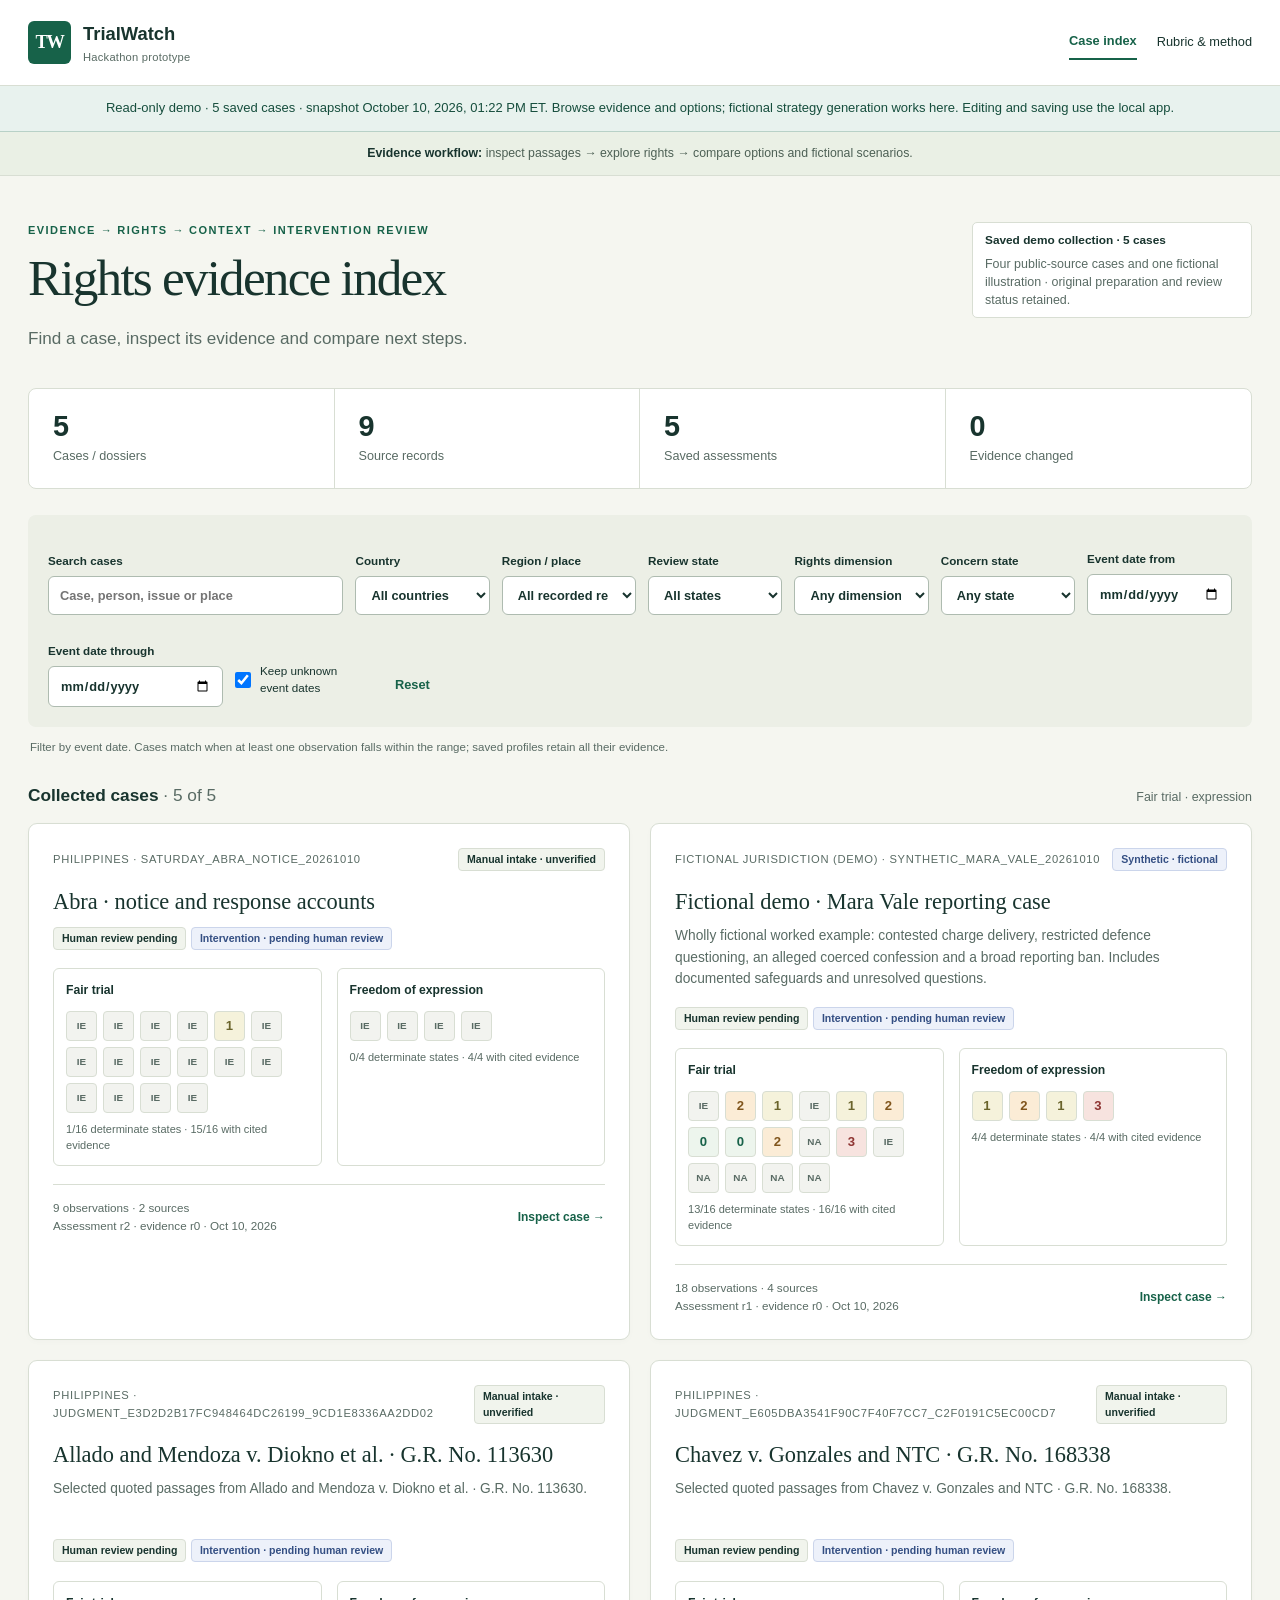
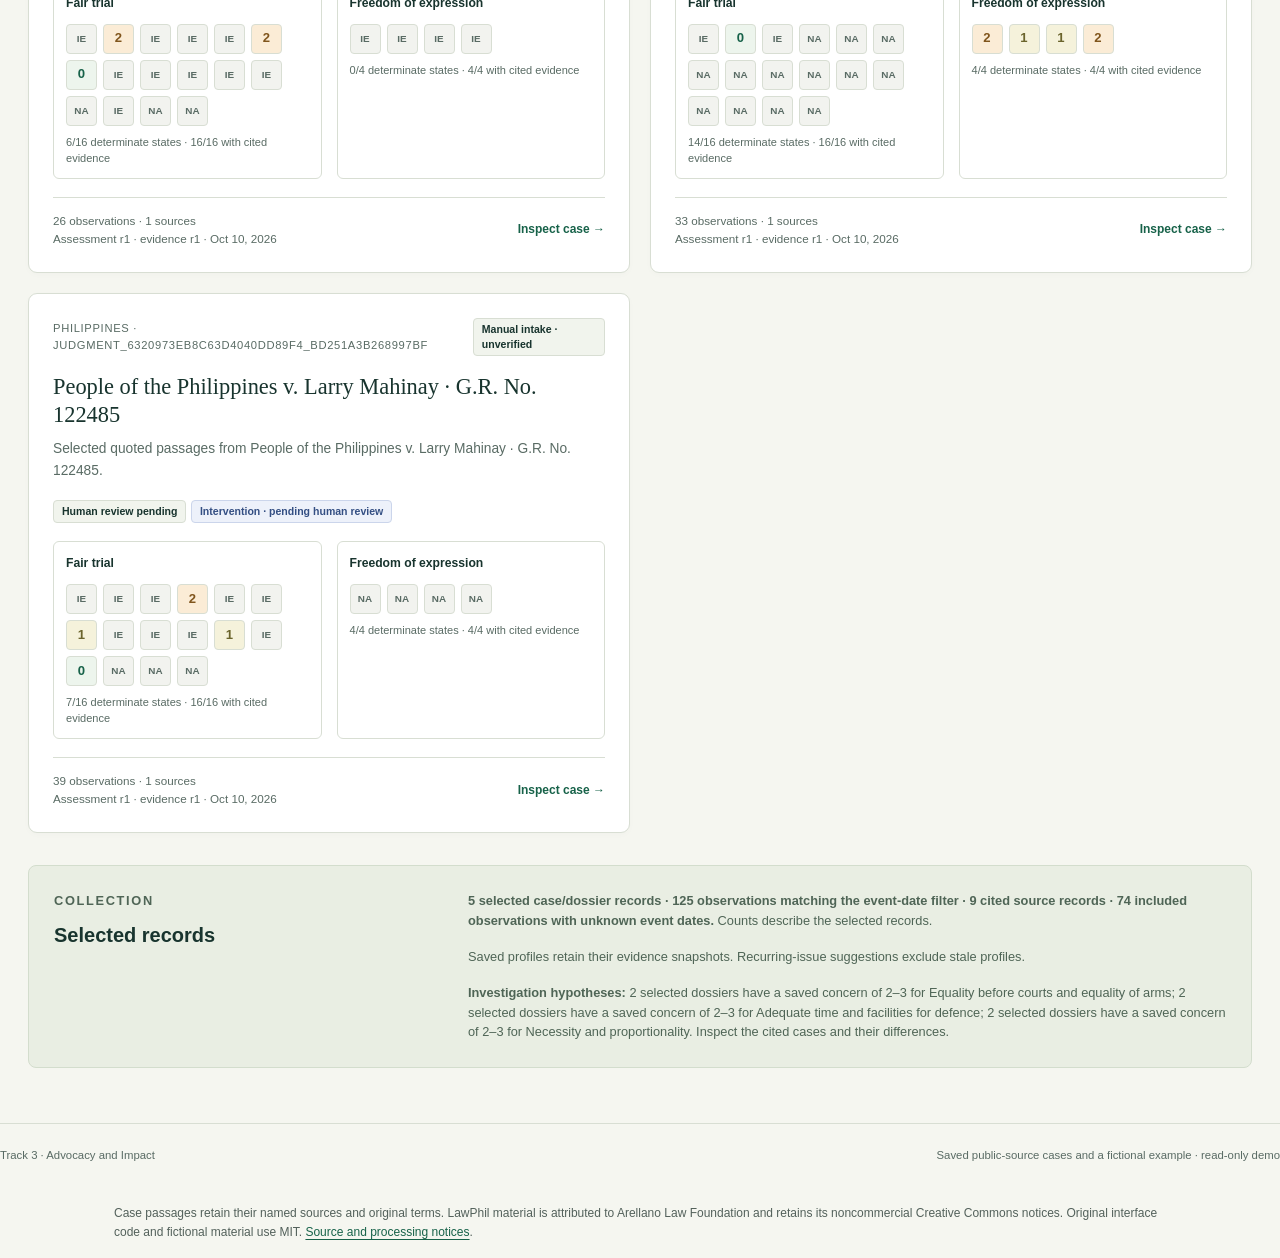
==== commit 54f4c52c: "Integrate fictional advocacy strategy generation into the main demo" ====
--- a/demo/rights.html
+++ b/demo/rights.html
@@ -5,13 +5,17 @@
   <meta name="viewport" content="width=device-width, initial-scale=1">
   <meta name="description" content="Read-only hackathon demonstration of five saved rights evidence profiles and sourced intervention options.">
   <title>TrialWatch · Rights evidence index</title>
-  <link rel="stylesheet" href="./rights.css?v=20261010T172203Z">
+  <link rel="stylesheet" href="./rights.css?v=20261010-strategy1">
   <link rel="stylesheet" href="./judgment-import.css?v=20261010T172203Z">
   <script src="./judgment-import.js?v=20261010T172203Z" defer></script>
   <script src="./ai-wizard.js?v=20261010T172203Z" defer></script>
   <script src="./advocacy-reader.js?v=20261010T172203Z" defer></script>
-  <script src="./static-demo.js?v=20261010T172203Z" defer></script>
-  <script src="./rights.js?v=20261010T172203Z" defer></script>
+  <link rel="stylesheet" href="./synthetic-strategy.css?v=20261010-strategy1">
+  <script src="./synthetic-strategy-data.js?v=20261010-strategy1" defer></script>
+  <script src="./synthetic-strategy-core.js?v=20261010-strategy1" defer></script>
+  <script src="./synthetic-strategy.js?v=20261010-strategy1" defer></script>
+  <script src="./static-demo.js?v=20261010-strategy1" defer></script>
+  <script src="./rights.js?v=20261010-strategy1" defer></script>
   <link rel="stylesheet" href="./static-demo.css?v=20261010T172203Z">
 </head>
 <body>
@@ -21,7 +25,7 @@
     <nav aria-label="Workspace"><button type="button" id="index-open" aria-current="page">Case index</button><button type="button" id="method-open">Rubric & method</button><button type="button" id="judgment-import-open">Import judgments</button><button class="button primary" type="button" id="intake-open">Add case material <span aria-hidden="true">+</span></button></nav>
   </header>
   <div class="static-demo-banner" role="note">Read-only demo · loading saved cases…</div>
-  <div class="boundary-banner"><strong>Evidence workflow:</strong> inspect passages → explore rights → compare saved options.</div>
+  <div class="boundary-banner"><strong>Evidence workflow:</strong> inspect passages → explore rights → compare options and fictional scenarios.</div>
   <main id="main" tabindex="-1" aria-busy="true">
     <div id="global-error" class="error" role="alert" hidden></div>
     <section id="index-view" aria-labelledby="index-title">
--- a/demo/rights.css
+++ b/demo/rights.css
@@ -85,3 +85,5 @@
 @media(max-width:850px){.adv-decision-facts{grid-template-columns:minmax(0,1fr);gap:17px}.adv-readiness{grid-template-columns:repeat(2,minmax(0,1fr))}.adv-readiness>div{border-bottom:1px solid var(--line)}.adv-readiness>div:nth-child(even){border-right:0}.adv-readiness>div:last-child{grid-column:1/-1;border-bottom:0}.adv-option-grid{grid-template-columns:minmax(0,1fr)}}
 @media(max-width:700px){.adv-evidence-group{grid-template-columns:minmax(0,1fr)}}
 @media(max-width:520px){.adv-reading-panel{padding:20px 16px}.adv-decision-heading{flex-direction:column;gap:12px}.adv-decision-heading h2{font-size:1.65rem}.adv-decision-heading>.badge{align-self:flex-start}.adv-main-step{padding:14px}.adv-option-card{padding:16px}.adv-readiness>div{padding:12px}.adv-tool>summary{padding:16px}.adv-tool>.panel{padding:18px 16px}.adv-tool>div{padding:0 16px 18px}.adv-evidence-card{padding:12px}.adv-option-heading>.badge{white-space:normal}}
+
+.retained-source-page{max-width:960px;margin:auto;padding:32px 24px 64px}.retained-source-page pre{white-space:pre-wrap;overflow-wrap:anywhere;font:inherit;line-height:1.65}.retained-source-metadata{font-size:.9rem;color:var(--muted)}
--- a/demo/synthetic-strategy.css
+++ b/demo/synthetic-strategy.css
@@ -0,0 +1,3 @@
+.synthetic-strategy{scroll-margin-top:24px}.synthetic-strategy .ssp-toolbar{display:flex;align-items:end;gap:14px;flex-wrap:wrap;margin:18px 0}.synthetic-strategy .ssp-toolbar label{flex:1;min-width:220px}.synthetic-strategy .ssp-toolbar button{white-space:nowrap}.synthetic-strategy .ssp-grid{display:grid;grid-template-columns:repeat(2,minmax(0,1fr));gap:16px}.synthetic-strategy .ssp-panel,.synthetic-strategy .ssp-option{border:1px solid var(--line,#d9e1e9);border-radius:10px;padding:20px;margin:18px 0;background:var(--surface,#fff)}.synthetic-strategy .ssp-option{margin:0}.synthetic-strategy .ssp-option.ssp-selected{border:2px solid #5286be;padding:19px}.synthetic-strategy .ssp-facts{display:grid;grid-template-columns:repeat(3,minmax(0,1fr));gap:16px;margin:20px 0}.synthetic-strategy .ssp-facts strong{display:block;font-size:12px;text-transform:uppercase;color:#587086}.synthetic-strategy .ssp-factors{display:grid;grid-template-columns:repeat(5,minmax(0,1fr));gap:10px;border-top:1px solid #e0e7ee;padding-top:14px}.synthetic-strategy .ssp-factors span{font-size:12px;display:block;color:#587086}.synthetic-strategy .ssp-factors strong{font-size:13px;display:block}.synthetic-strategy .ssp-exports{display:flex;gap:10px;flex-wrap:wrap;margin:20px 0}.synthetic-strategy .ssp-source-link{display:inline-block;margin:4px 5px 4px 0;padding:4px 7px;background:#edf3fa;border-radius:5px;font-size:12px;color:#245ca2;text-decoration:none}.synthetic-strategy .ssp-source-link.ssp-competing{background:#fff3df;color:#805416}.synthetic-strategy .ssp-source-label{font-size:12px;color:#587086;text-transform:uppercase;font-weight:700;margin:16px 0 3px}.synthetic-strategy .ssp-basis{border-top:1px solid #e0e7ee;padding-top:8px}.synthetic-strategy .ssp-update{border-bottom:1px solid #e0e7ee;padding:10px 0}.synthetic-strategy .ssp-option p{font-size:14px}.synthetic-strategy .ssp-muted{font-size:14px;color:#587086}.synthetic-strategy details{margin-top:14px}.synthetic-strategy summary{font-size:14px;cursor:pointer}.synthetic-strategy dialog{max-width:720px;width:calc(100% - 32px);border:1px solid #bccbda;border-radius:12px;padding:26px;color:#17314b}.synthetic-strategy dialog::backdrop{background:#152b42a6}.synthetic-strategy .ssp-close{float:right}.synthetic-strategy .ssp-error{color:#9c312d}.synthetic-strategy .ssp-hidden,.synthetic-strategy [hidden]{display:none!important}@media(max-width:760px){.synthetic-strategy .ssp-grid,.synthetic-strategy .ssp-facts{grid-template-columns:1fr}.synthetic-strategy .ssp-factors{grid-template-columns:repeat(2,minmax(0,1fr))}.synthetic-strategy .ssp-toolbar button{width:100%}.synthetic-strategy .ssp-panel,.synthetic-strategy .ssp-option{padding:16px}.synthetic-strategy .ssp-option.ssp-selected{padding:15px}}
+
+.synthetic-strategy .ssp-notice{padding:12px 16px;border-left:3px solid #b38a3b;background:#fcf5e5;line-height:1.5;margin:12px 0;}
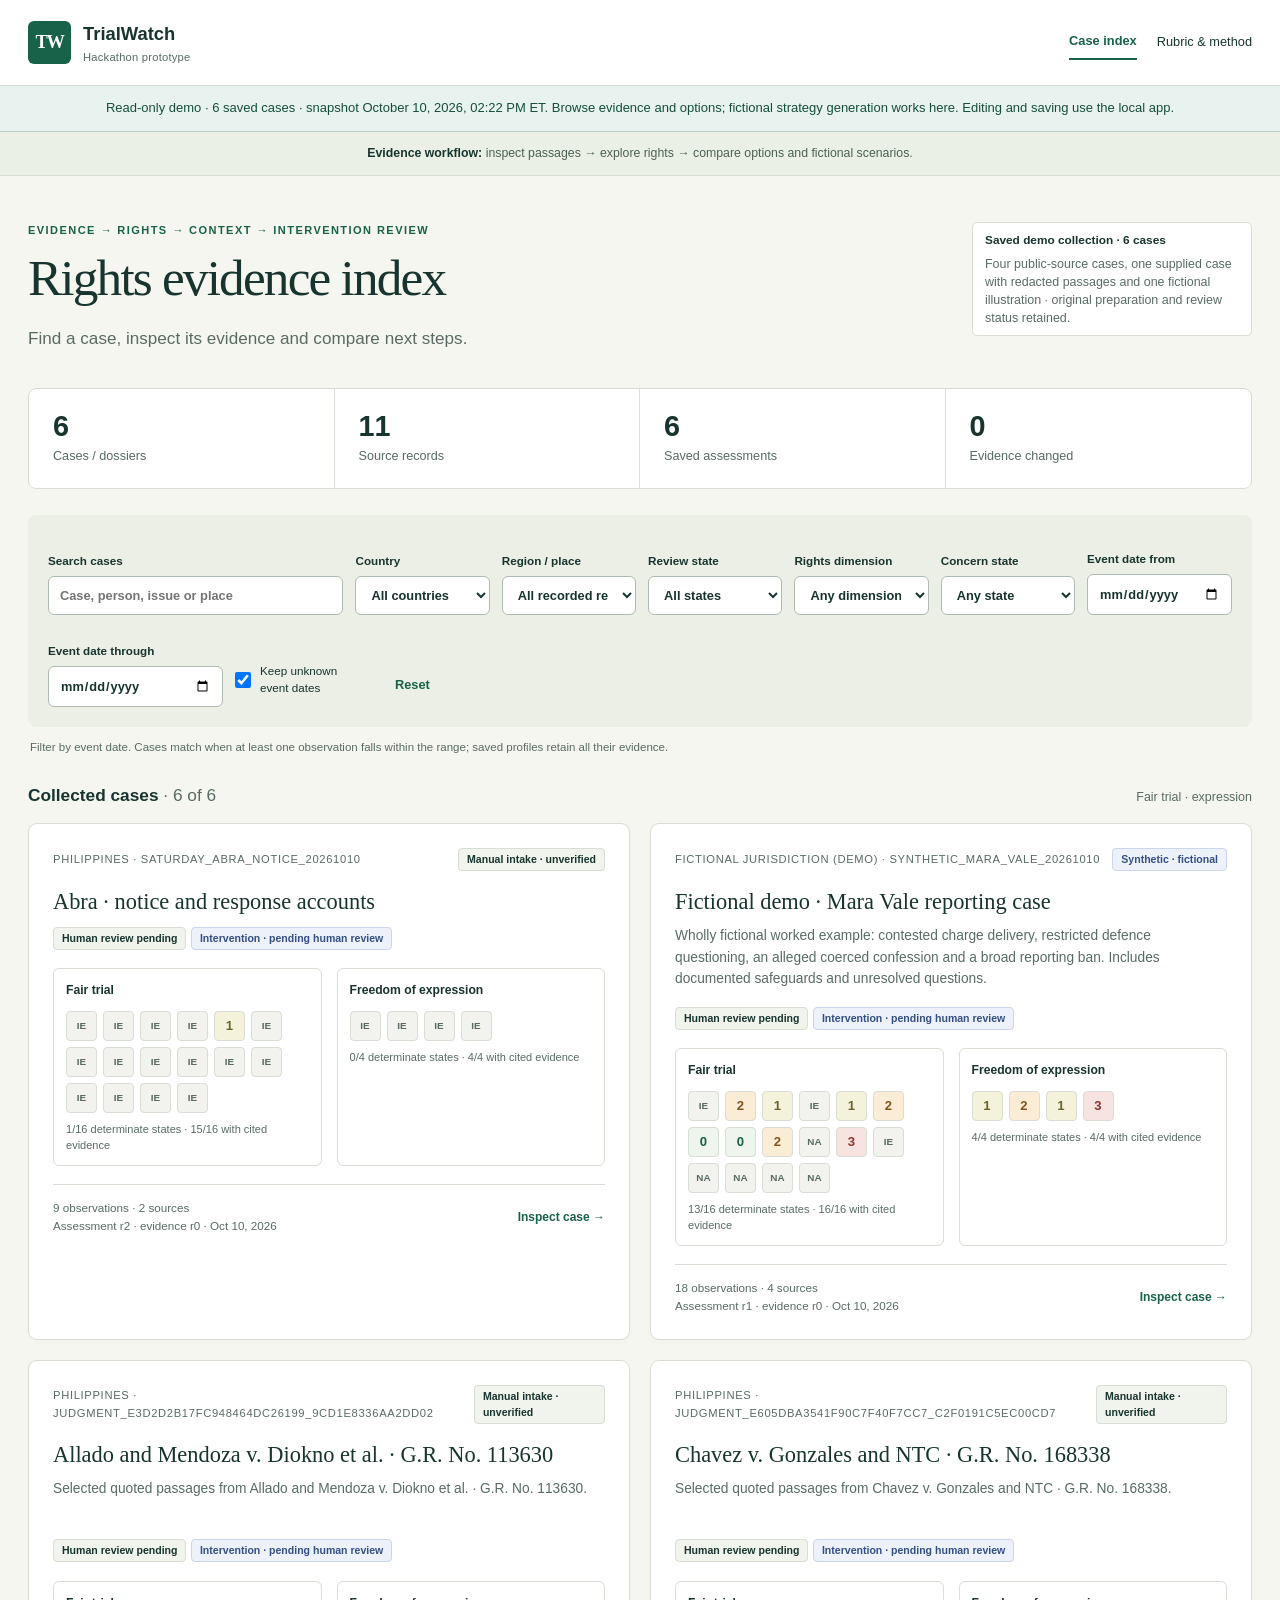
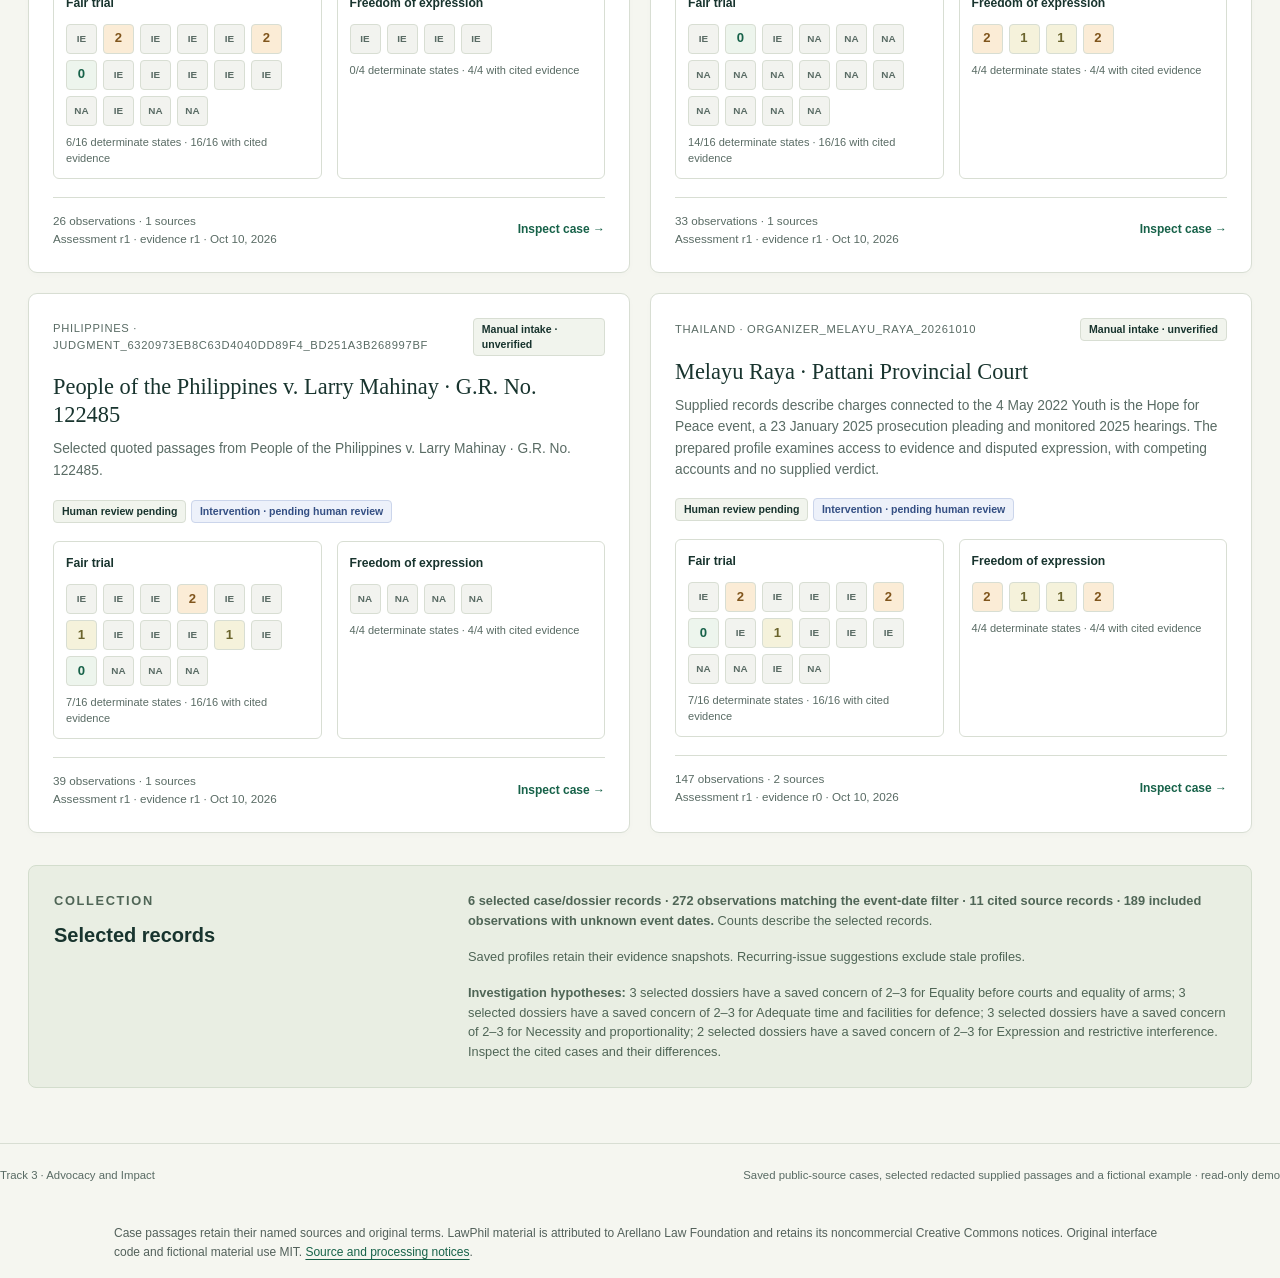
==== commit 39fb3cd8: "Update rights desk and publish redacted Melayu Raya example" ====
--- a/demo/rights.html
+++ b/demo/rights.html
@@ -3,20 +3,20 @@
 <head>
   <meta charset="utf-8">
   <meta name="viewport" content="width=device-width, initial-scale=1">
-  <meta name="description" content="Read-only hackathon demonstration of five saved rights evidence profiles and sourced intervention options.">
+  <meta name="description" content="Read-only hackathon demonstration of six saved rights evidence profiles and sourced intervention options.">
   <title>TrialWatch · Rights evidence index</title>
-  <link rel="stylesheet" href="./rights.css?v=20261010-strategy1">
-  <link rel="stylesheet" href="./judgment-import.css?v=20261010T172203Z">
-  <script src="./judgment-import.js?v=20261010T172203Z" defer></script>
-  <script src="./ai-wizard.js?v=20261010T172203Z" defer></script>
-  <script src="./advocacy-reader.js?v=20261010T172203Z" defer></script>
-  <link rel="stylesheet" href="./synthetic-strategy.css?v=20261010-strategy1">
-  <script src="./synthetic-strategy-data.js?v=20261010-strategy1" defer></script>
-  <script src="./synthetic-strategy-core.js?v=20261010-strategy1" defer></script>
-  <script src="./synthetic-strategy.js?v=20261010-strategy1" defer></script>
-  <script src="./static-demo.js?v=20261010-strategy1" defer></script>
-  <script src="./rights.js?v=20261010-strategy1" defer></script>
-  <link rel="stylesheet" href="./static-demo.css?v=20261010T172203Z">
+  <link rel="stylesheet" href="./rights.css?v=20261010-redactedcase1">
+  <link rel="stylesheet" href="./judgment-import.css?v=20261010-redactedcase1">
+  <script src="./judgment-import.js?v=20261010-redactedcase1" defer></script>
+  <script src="./ai-wizard.js?v=20261010-redactedcase1" defer></script>
+  <script src="./advocacy-reader.js?v=20261010-redactedcase1" defer></script>
+  <link rel="stylesheet" href="./synthetic-strategy.css?v=20261010-redactedcase1">
+  <script src="./synthetic-strategy-data.js?v=20261010-redactedcase1" defer></script>
+  <script src="./synthetic-strategy-core.js?v=20261010-redactedcase1" defer></script>
+  <script src="./synthetic-strategy.js?v=20261010-redactedcase1" defer></script>
+  <script src="./static-demo.js?v=20261010-redactedcase1" defer></script>
+  <script src="./rights.js?v=20261010-redactedcase1" defer></script>
+  <link rel="stylesheet" href="./static-demo.css?v=20261010-redactedcase1">
 </head>
 <body>
   <a class="skip-link" href="#main">Skip to case index</a>
@@ -51,7 +51,7 @@
     <section id="case-view" hidden aria-label="Individual case profile"></section>
     <section id="method-view" hidden aria-labelledby="method-title"></section>
   </main>
-  <footer><span>Track 3 · Advocacy and Impact</span><span>Saved public-source cases and a fictional example · read-only demo</span></footer><p class="static-source-note">Case passages retain their named sources and original terms. LawPhil material is attributed to Arellano Law Foundation and retains its noncommercial Creative Commons notices. Original interface code and fictional material use MIT. <a href="./SOURCE_NOTICES.md">Source and processing notices</a>.</p>
+  <footer><span>Track 3 · Advocacy and Impact</span><span>Saved public-source cases, selected redacted supplied passages and a fictional example · read-only demo</span></footer><p class="static-source-note">Case passages retain their named sources and original terms. LawPhil material is attributed to Arellano Law Foundation and retains its noncommercial Creative Commons notices. Original interface code and fictional material use MIT. <a href="./SOURCE_NOTICES.md">Source and processing notices</a>.</p>
   <div id="toast" class="toast" role="status" aria-live="polite" hidden></div>
   <dialog id="intake-dialog" aria-labelledby="intake-title">
     <div class="dialog-heading"><div><p class="eyebrow">CASE INTAKE</p><h2 id="intake-title">Add case material</h2></div><button type="button" class="icon-button" id="intake-close" aria-label="Close intake">×</button></div>
